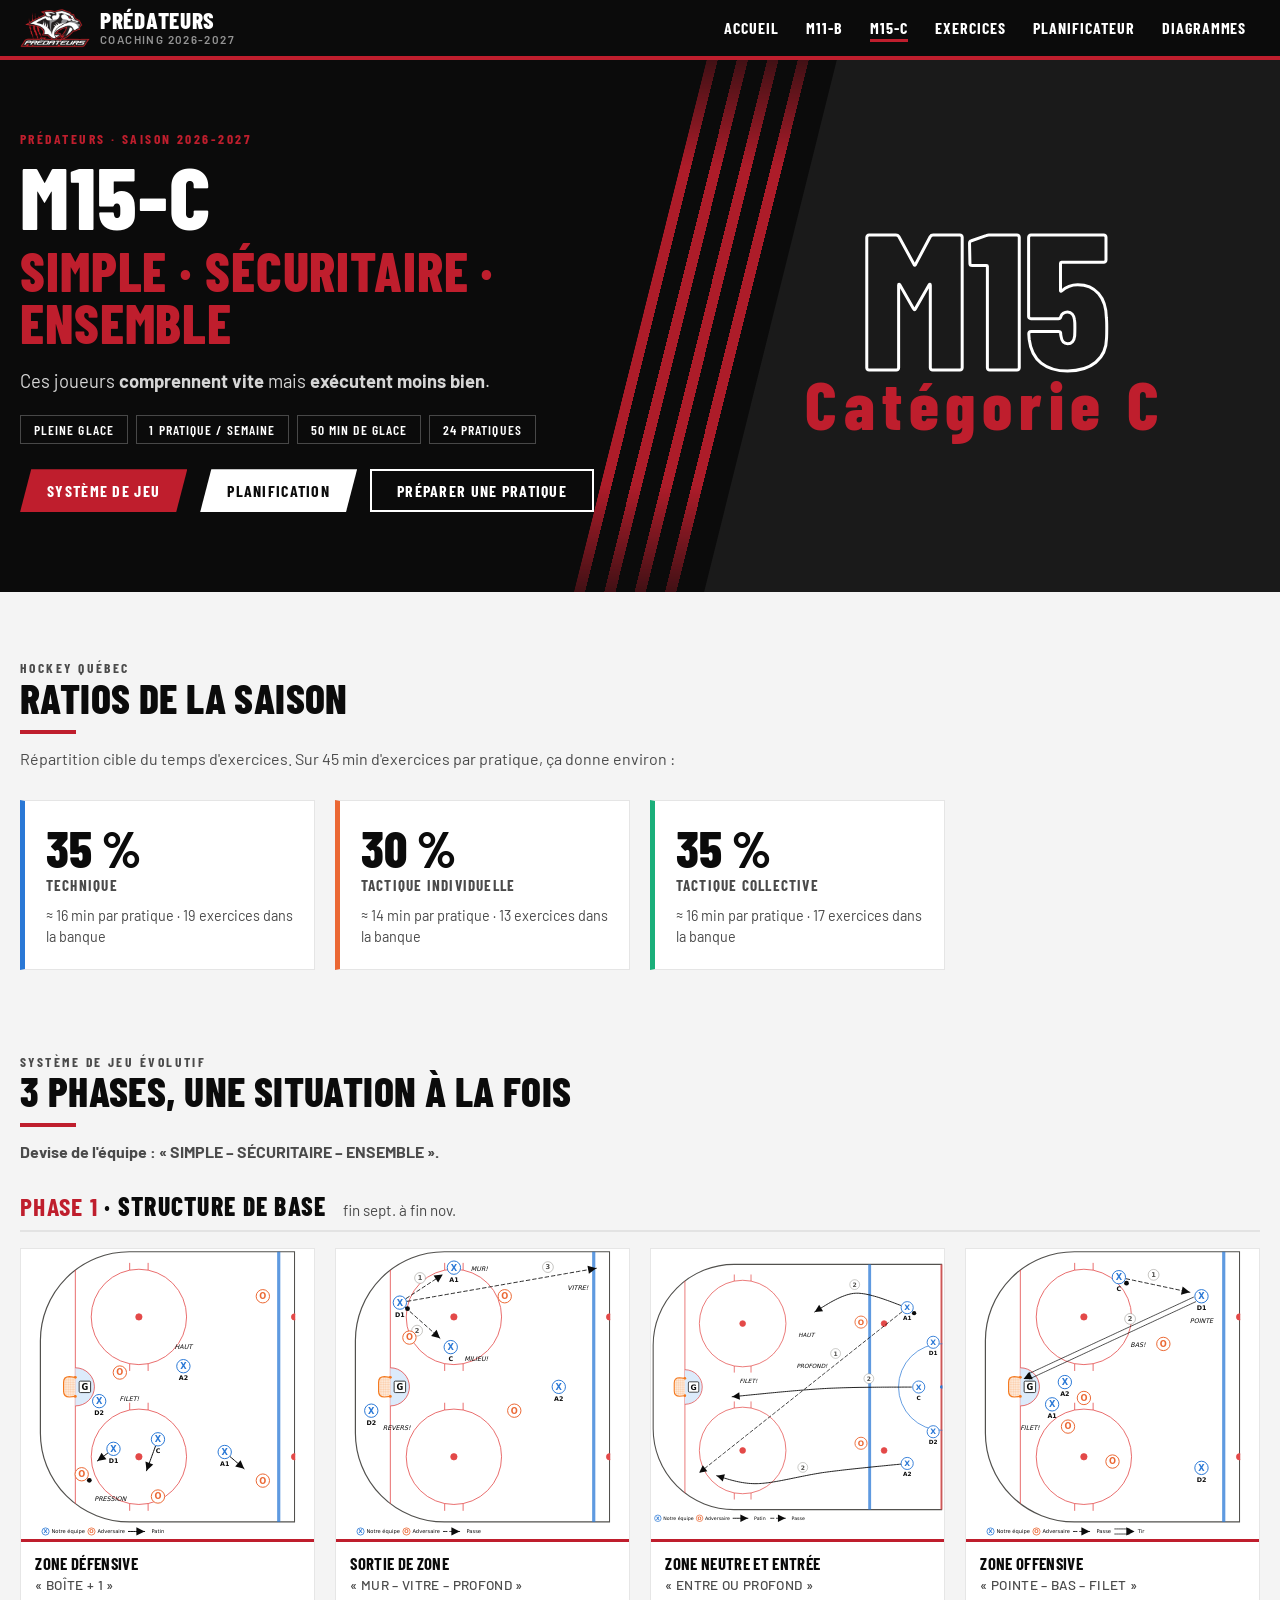
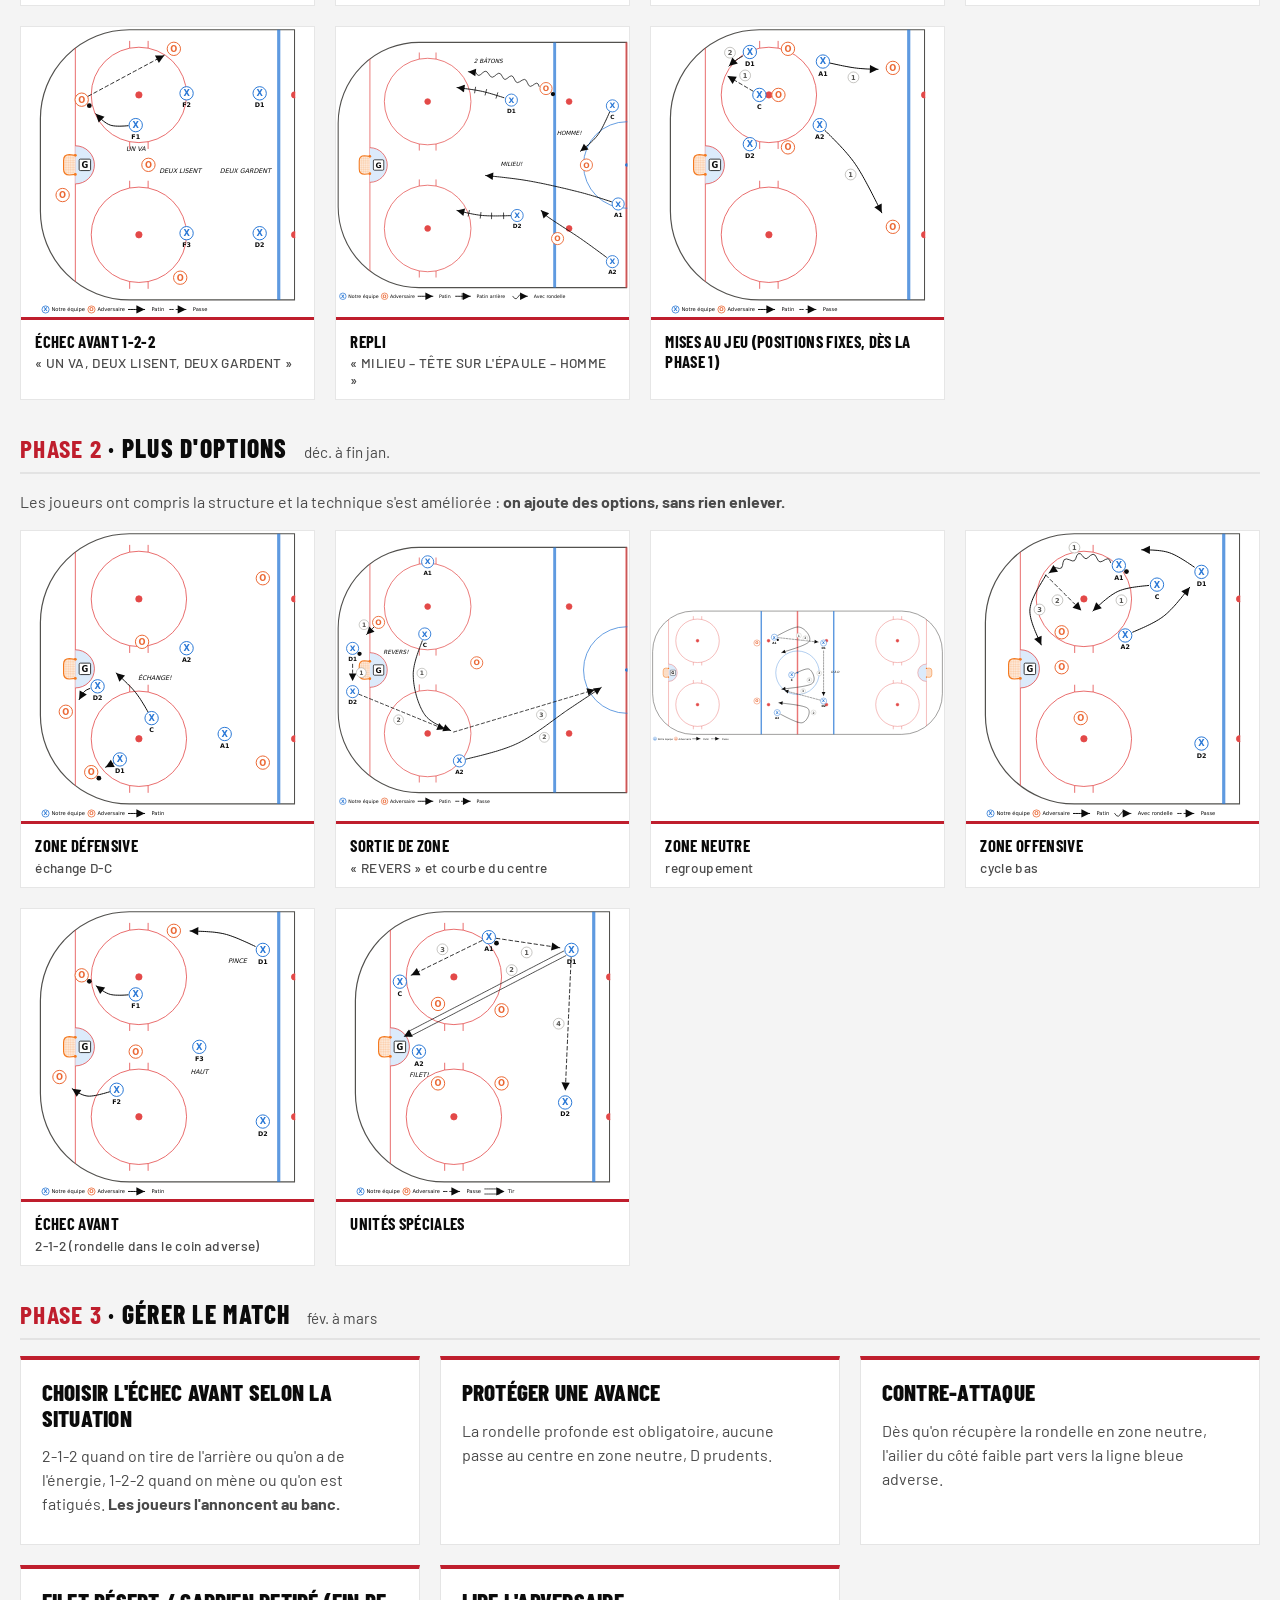
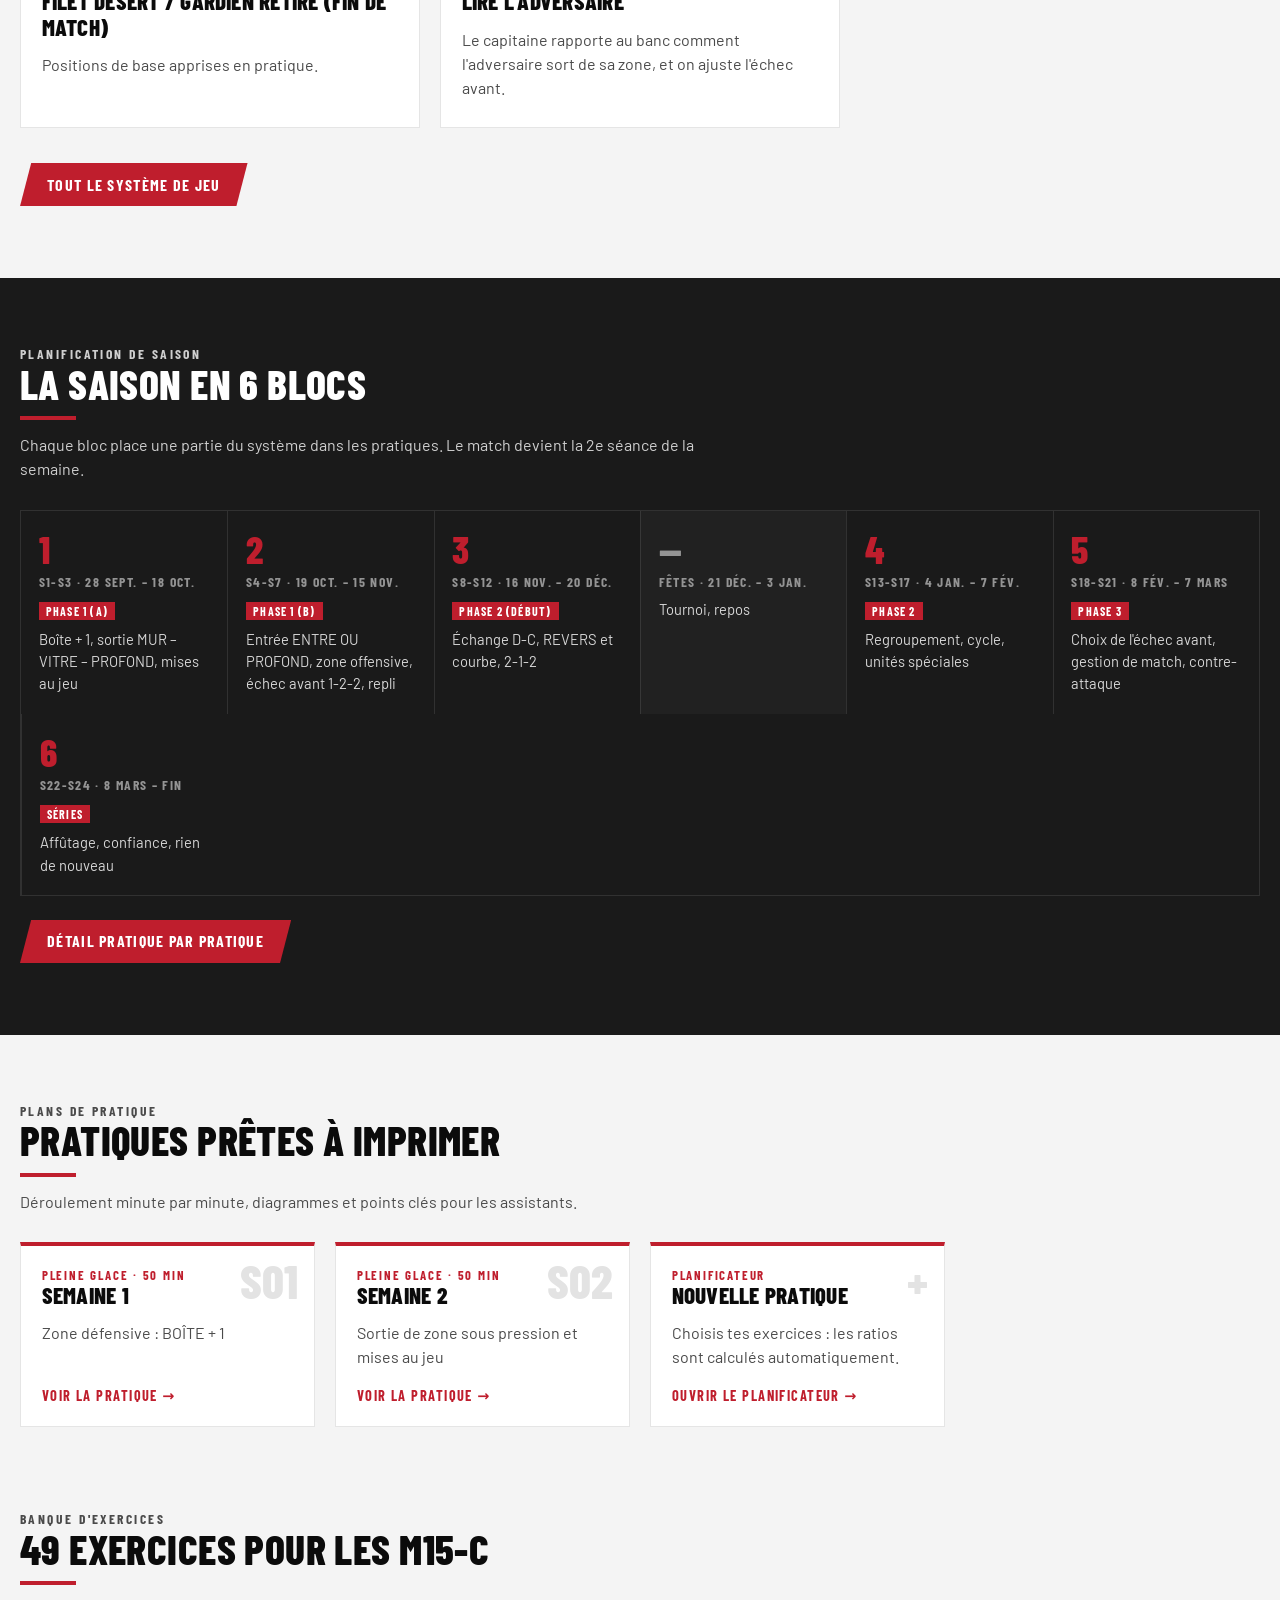
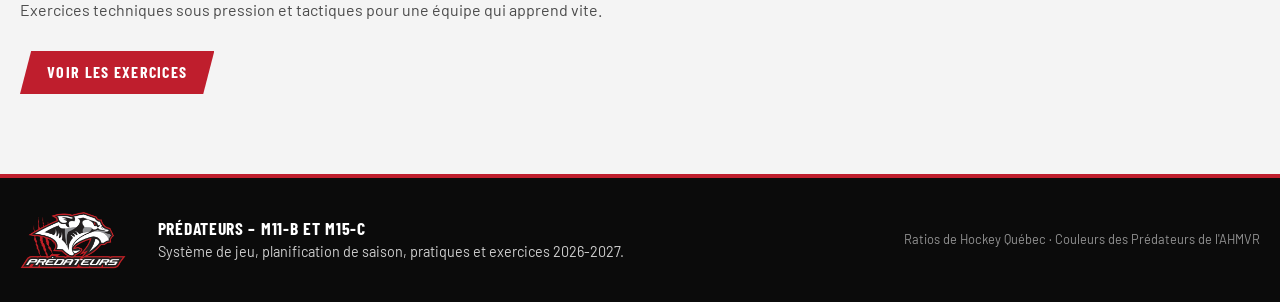
==== M15-C/index.html @ fb35ee67 "Site des Prédateurs : systèmes de jeu, planifications, pratiques et outils" ====
<!DOCTYPE html>
<html lang="fr-CA">
<head>
<meta charset="utf-8">
<meta name="viewport" content="width=device-width, initial-scale=1">
<title>M15-C – Prédateurs</title>
<link rel="stylesheet" href="../outils/style.css">
<link rel="icon" href="../outils/logo-predateurs.png">
</head>
<body>
<!-- Page générée par outils/generer-site.js : modifie le fichier .md ou les données, puis relance le script. -->
<header class="site-entete">
  <a class="marque" href="../index.html"><img src="../outils/logo-predateurs.png" alt="" width="70" height="40"><span>Prédateurs<small>Coaching 2026-2027</small></span></a>
  <nav class="site-nav" aria-label="Navigation principale"><a href="../index.html">Accueil</a><a href="../M11-B/index.html">M11-B</a><a href="../M15-C/index.html" aria-current="page">M15-C</a><a href="../outils/banque-exercices.html">Exercices</a><a href="../outils/plan-pratique.html">Planificateur</a><a href="../outils/editeur-diagrammes.html">Diagrammes</a></nav>
</header>

<main><section class="heros">
  <div class="page">
    <div>
      <p class="surtitre">Prédateurs · Saison 2026-2027</p>
      <h1>M15-C<em>Simple · Sécuritaire · Ensemble</em></h1>
      <p class="intro">Ces joueurs <strong>comprennent vite</strong> mais <strong>exécutent moins bien</strong>.</p>
      <ul class="puces"><li>Pleine glace</li><li>1 pratique / semaine</li><li>50 min de glace</li><li>24 pratiques</li></ul>
      <div class="boutons-heros">
        <a class="bouton" href="systeme-de-jeu.html">Système de jeu</a>
        <a class="bouton clair" href="planification-saison.html">Planification</a>
        <a class="bouton contour" href="../outils/plan-pratique.html#M15">Préparer une pratique</a>
      </div>
    </div>
    <div class="chiffre-equipe" aria-hidden="true">M15<span>Catégorie C</span></div>
  </div>
</section><section class="section"><div class="page">
  <div class="titre-section"><p class="surtitre">Hockey Québec</p><h2>Ratios de la saison</h2>
  <p>Répartition cible du temps d'exercices. Sur 45 min d'exercices par pratique, ça donne environ :</p></div>
  <div class="grille"><div class="ratio-grand" style="--c:#2a78d6"><strong>35 %</strong><span>Technique</span><p>≈ 16 min par pratique · 19 exercices dans la banque</p></div><div class="ratio-grand" style="--c:#eb6834"><strong>30 %</strong><span>Tactique individuelle</span><p>≈ 14 min par pratique · 13 exercices dans la banque</p></div><div class="ratio-grand" style="--c:#1baf7a"><strong>35 %</strong><span>Tactique collective</span><p>≈ 16 min par pratique · 17 exercices dans la banque</p></div></div>
</div></section><section class="section"><div class="page">
  <div class="titre-section"><p class="surtitre">Système de jeu évolutif</p><h2>3 phases, une situation à la fois</h2>
  <p><strong>Devise de l'équipe : « SIMPLE – SÉCURITAIRE – ENSEMBLE ».</strong></p></div>
  <div class="phase">
    <div class="phase-titre"><h3><b>Phase 1</b> · Structure de base</h3><span>fin sept. à fin nov.</span></div>
    
    <div class="grille"><a class="situation" href="systeme-de-jeu.html#1-zone-defensive-boite-1"><img src="../outils/diagrammes-svg/M15_ZD.svg" alt="Diagramme : Zone défensive : BOÎTE + 1" loading="lazy"><p>Zone défensive<small>« BOÎTE + 1 »</small></p></a><a class="situation" href="systeme-de-jeu.html#2-sortie-de-zone-mur-vitre-profond"><img src="../outils/diagrammes-svg/M15_SZ.svg" alt="Diagramme : Sortie de zone : MUR – VITRE – PROFOND" loading="lazy"><p>Sortie de zone<small>« MUR – VITRE – PROFOND »</small></p></a><a class="situation" href="systeme-de-jeu.html#3-zone-neutre-et-entree-entre-ou-profond"><img src="../outils/diagrammes-svg/M15_ZN.svg" alt="Diagramme : Zone neutre et entrée : ENTRE OU PROFOND" loading="lazy"><p>Zone neutre et entrée<small>« ENTRE OU PROFOND »</small></p></a><a class="situation" href="systeme-de-jeu.html#4-zone-offensive-pointe-bas-filet"><img src="../outils/diagrammes-svg/M15_ZO.svg" alt="Diagramme : Zone offensive : POINTE – BAS – FILET" loading="lazy"><p>Zone offensive<small>« POINTE – BAS – FILET »</small></p></a><a class="situation" href="systeme-de-jeu.html#5-echec-avant-1-2-2-un-va-deux-lisent-deux-gardent"><img src="../outils/diagrammes-svg/M15_EA.svg" alt="Diagramme : Échec avant 1-2-2" loading="lazy"><p>Échec avant 1-2-2<small>« UN VA, DEUX LISENT, DEUX GARDENT »</small></p></a><a class="situation" href="systeme-de-jeu.html#6-repli-milieu-tete-sur-l-epaule-homme"><img src="../outils/diagrammes-svg/M15_REP.svg" alt="Diagramme : Repli : MILIEU – TÊTE SUR L'ÉPAULE – HOMME" loading="lazy"><p>Repli<small>« MILIEU – TÊTE SUR L'ÉPAULE – HOMME »</small></p></a><a class="situation" href="systeme-de-jeu.html#7-mises-au-jeu-positions-fixes-des-la-phase-1"><img src="../outils/diagrammes-svg/M15_MAJ.svg" alt="Diagramme : Mise au jeu en zone défensive" loading="lazy"><p>Mises au jeu (positions fixes, dès la phase 1)</p></a></div>
    
  </div><div class="phase">
    <div class="phase-titre"><h3><b>Phase 2</b> · Plus d'options</h3><span>déc. à fin jan.</span></div>
    <p class="phase-texte">Les joueurs ont compris la structure et la technique s'est améliorée : <strong>on ajoute des options, sans rien enlever.</strong></p>
    <div class="grille"><a class="situation" href="systeme-de-jeu.html#zone-defensive-echange-d-c"><img src="../outils/diagrammes-svg/M15_ZD2.svg" alt="Diagramme : Zone défensive : échange D-C" loading="lazy"><p>Zone défensive<small>échange D-C</small></p></a><a class="situation" href="systeme-de-jeu.html#sortie-de-zone-revers-et-courbe-du-centre"><img src="../outils/diagrammes-svg/M15_SZ2.svg" alt="Diagramme : Sortie de zone : REVERS et courbe du centre" loading="lazy"><p>Sortie de zone<small>« REVERS » et courbe du centre</small></p></a><a class="situation" href="systeme-de-jeu.html#zone-neutre-regroupement"><img src="../outils/diagrammes-svg/M15_REG.svg" alt="Diagramme : Zone neutre : regroupement" loading="lazy"><p>Zone neutre<small>regroupement</small></p></a><a class="situation" href="systeme-de-jeu.html#zone-offensive-cycle-bas"><img src="../outils/diagrammes-svg/M15_CYC.svg" alt="Diagramme : Zone offensive : cycle bas" loading="lazy"><p>Zone offensive<small>cycle bas</small></p></a><a class="situation" href="systeme-de-jeu.html#echec-avant-2-1-2-rondelle-dans-le-coin-adverse"><img src="../outils/diagrammes-svg/M15_EA2.svg" alt="Diagramme : Échec avant 2-1-2" loading="lazy"><p>Échec avant<small>2-1-2 (rondelle dans le coin adverse)</small></p></a><a class="situation" href="systeme-de-jeu.html#unites-speciales"><img src="../outils/diagrammes-svg/M15_AN.svg" alt="Diagramme : Avantage numérique : surcharge côté fort" loading="lazy"><p>Unités spéciales</p></a></div>
    
  </div><div class="phase">
    <div class="phase-titre"><h3><b>Phase 3</b> · Gérer le match</h3><span>fév. à mars</span></div>
    
    
    <div class="grille deux"><div class="tuile"><h3>Choisir l'échec avant selon la situation</h3><p>2-1-2 quand on tire de l'arrière ou qu'on a de l'énergie, 1-2-2 quand on mène ou qu'on est fatigués. <strong>Les joueurs l'annoncent au banc.</strong></p></div><div class="tuile"><h3>Protéger une avance</h3><p>La rondelle profonde est obligatoire, aucune passe au centre en zone neutre, D prudents.</p></div><div class="tuile"><h3>Contre-attaque</h3><p>Dès qu'on récupère la rondelle en zone neutre, l'ailier du côté faible part vers la ligne bleue adverse.</p></div><div class="tuile"><h3>Filet désert / gardien retiré (fin de match)</h3><p>Positions de base apprises en pratique.</p></div><div class="tuile"><h3>Lire l'adversaire</h3><p>Le capitaine rapporte au banc comment l'adversaire sort de sa zone, et on ajuste l'échec avant.</p></div></div>
  </div>
  <p class="suite"><a class="bouton" href="systeme-de-jeu.html">Tout le système de jeu</a></p>
</div></section><section class="section sombre"><div class="page">
  <div class="titre-section"><p class="surtitre">Planification de saison</p><h2>La saison en 6 blocs</h2>
  <p>Chaque bloc place une partie du système dans les pratiques. Le match devient la 2e séance de la semaine.</p></div>
  <div class="frise"><div><div class="num">1</div><p class="quand">S1-S3 · 28 sept. – 18 oct.</p><span class="phase-bloc">Phase 1 (A)</span><p>Boîte + 1, sortie MUR – VITRE – PROFOND, mises au jeu</p></div><div><div class="num">2</div><p class="quand">S4-S7 · 19 oct. – 15 nov.</p><span class="phase-bloc">Phase 1 (B)</span><p>Entrée ENTRE OU PROFOND, zone offensive, échec avant 1-2-2, repli</p></div><div><div class="num">3</div><p class="quand">S8-S12 · 16 nov. – 20 déc.</p><span class="phase-bloc">Phase 2 (début)</span><p>Échange D-C, REVERS et courbe, 2-1-2</p></div><div class="pause"><div class="num">—</div><p class="quand">Fêtes · 21 déc. – 3 jan.</p><p>Tournoi, repos</p></div><div><div class="num">4</div><p class="quand">S13-S17 · 4 jan. – 7 fév.</p><span class="phase-bloc">Phase 2</span><p>Regroupement, cycle, unités spéciales</p></div><div><div class="num">5</div><p class="quand">S18-S21 · 8 fév. – 7 mars</p><span class="phase-bloc">Phase 3</span><p>Choix de l'échec avant, gestion de match, contre-attaque</p></div><div><div class="num">6</div><p class="quand">S22-S24 · 8 mars – fin</p><span class="phase-bloc">Séries</span><p>Affûtage, confiance, rien de nouveau</p></div></div>
  <p class="suite"><a class="bouton" href="planification-saison.html">Détail pratique par pratique</a></p>
</div></section><section class="section"><div class="page">
  <div class="titre-section"><p class="surtitre">Plans de pratique</p><h2>Pratiques prêtes à imprimer</h2>
  <p>Déroulement minute par minute, diagrammes et points clés pour les assistants.</p></div>
  <div class="grille"><a class="tuile" href="pratiques/S01.html"><span class="numero">S01</span><span class="etiquette">Pleine glace · 50 min</span><h3>Semaine 1</h3><p>Zone défensive : BOÎTE + 1</p><span class="plus">Voir la pratique →</span></a><a class="tuile" href="pratiques/S02.html"><span class="numero">S02</span><span class="etiquette">Pleine glace · 50 min</span><h3>Semaine 2</h3><p>Sortie de zone sous pression et mises au jeu</p><span class="plus">Voir la pratique →</span></a>
  <a class="tuile" href="../outils/plan-pratique.html#M15"><span class="numero">+</span><span class="etiquette">Planificateur</span><h3>Nouvelle pratique</h3><p>Choisis tes exercices : les ratios sont calculés automatiquement.</p><span class="plus">Ouvrir le planificateur →</span></a></div>
</div></section><section class="section"><div class="page">
  <div class="titre-section"><p class="surtitre">Banque d'exercices</p><h2>49 exercices pour les M15-C</h2>
  <p>Exercices techniques sous pression et tactiques pour une équipe qui apprend vite.</p></div>
  <p><a class="bouton" href="../outils/banque-exercices.html#M15">Voir les exercices</a></p>
</div></section></main>
<footer class="site-pied">
  <div class="page">
    <img src="../outils/logo-predateurs.png" alt="Prédateurs" width="105" height="60">
    <p><strong>Prédateurs – M11-B et M15-C</strong><br>Système de jeu, planification de saison, pratiques et exercices 2026-2027.</p>
    <p class="petit">Ratios de Hockey Québec · Couleurs des Prédateurs de l'AHMVR</p>
  </div>
</footer>
</body>
</html>
---- outils/style.css ----
/* Style du site – inspiré des thèmes sportifs (bandeaux sombres, titres condensés en majuscules, coupes en biais)
   aux couleurs des Prédateurs de l'AHMVR : rouge #bf1e2d, noir, blanc et gris. */
@import url("https://fonts.googleapis.com/css2?family=Barlow+Condensed:wght@600;700;800&family=Barlow:wght@400;500;600;700&display=swap");

:root {
  --rouge: #bf1e2d;
  --rouge-fonce: #8f1621;
  --noir: #0b0b0b;
  --noir-2: #1a1a1a;
  --gris: #949494;
  --plan: #f4f4f4;
  --surface: #ffffff;
  --encre: #0b0b0b;
  --encre-2: #4a4a4a;
  --encre-muette: #7a7a7a;
  --ligne: #e3e3e3;
  --axe: #c4c4c4;
  --bordure: rgba(11, 11, 11, 0.10);
  --accent: #bf1e2d;
  --cat-T: #2a78d6;
  --cat-TI: #eb6834;
  --cat-TC: #1baf7a;
  --titre: "Barlow Condensed", "Arial Narrow", "Roboto Condensed", system-ui, sans-serif;
  font-family: "Barlow", system-ui, -apple-system, "Segoe UI", sans-serif;
  color: var(--encre);
  background: var(--plan);
}
@media (prefers-color-scheme: dark) {
  :root {
    --plan: #0d0d0d;
    --surface: #1a1a1a;
    --encre: #ffffff;
    --encre-2: #c4c4c4;
    --encre-muette: #949494;
    --ligne: #2c2c2c;
    --axe: #3a3a3a;
    --bordure: rgba(255, 255, 255, 0.10);
    --accent: #e8515d;
    --cat-T: #3987e5;
    --cat-TI: #d95926;
    --cat-TC: #199e70;
  }
}

* { box-sizing: border-box; }
body { margin: 0; line-height: 1.5; }
h1, h2 { font-family: var(--titre); text-transform: uppercase; letter-spacing: 0.01em; line-height: 1.1; }
h1 { font-size: 2.4rem; font-weight: 800; margin: 0; }
h2 { font-size: 1.35rem; font-weight: 700; margin: 0.35rem 0; }
h3 { font-size: 0.8rem; text-transform: uppercase; letter-spacing: 0.05em; color: var(--encre-2); margin: 0.9rem 0 0.2rem; }
a { color: var(--accent); }
button, select, input, textarea {
  font: inherit; color: var(--encre); background: var(--surface);
  border: 1px solid var(--axe); border-radius: 4px; padding: 0.35rem 0.55rem;
}
button { cursor: pointer; }
button:hover { border-color: var(--encre-2); }
button.principal { background: var(--rouge); border-color: var(--rouge); color: #fff; font-weight: 600; }
button.principal:hover { background: var(--rouge-fonce); }
:focus-visible { outline: 2px solid var(--accent); outline-offset: 2px; }

.page { max-width: 88rem; margin: 0 auto; padding: 0 1.25rem; }
.page.outil { padding-bottom: 3rem; }

/* ─── En-tête du site ─── */
.site-entete {
  display: flex; flex-wrap: wrap; align-items: center; justify-content: space-between; gap: 0.5rem 1.5rem;
  background: var(--noir); color: #fff; padding: 0.5rem 1.25rem; border-bottom: 4px solid var(--rouge);
}
.marque { display: flex; align-items: center; gap: 0.6rem; color: #fff; text-decoration: none; }
.marque img { height: 40px; width: auto; }
.marque span { font: 800 1.45rem/1 var(--titre); text-transform: uppercase; letter-spacing: 0.03em; }
.marque small { display: block; font: 600 0.72rem/1.3 "Barlow", system-ui, sans-serif; letter-spacing: 0.12em; color: var(--gris); }
.site-nav { display: flex; flex-wrap: wrap; }
.site-nav a {
  color: #fff; text-decoration: none; font: 700 1rem/1 var(--titre); text-transform: uppercase; letter-spacing: 0.06em;
  padding: 0.75rem 0.85rem; position: relative;
}
.site-nav a::after { content: ""; position: absolute; left: 0.85rem; right: 0.85rem; bottom: 0.35rem; height: 3px; background: var(--rouge); transform: scaleX(0); transition: transform 0.15s; }
.site-nav a:hover::after, .site-nav a[aria-current="page"]::after { transform: scaleX(1); }
.site-nav a[aria-current="page"] { color: #fff; }

/* ─── Bandeau de titre des pages (outils et contenus) ─── */
.bandeau {
  position: relative; overflow: hidden; background: var(--noir-2); color: #fff; padding: 2rem 0 2.2rem; margin-bottom: 1.5rem;
}
.bandeau::after { /* griffes du logo */
  content: ""; position: absolute; top: -20%; bottom: -20%; right: 4%; width: 11rem; transform: skewX(-18deg);
  background: repeating-linear-gradient(90deg, transparent 0 1.6rem, rgb(191 30 45 / 0.85) 1.6rem 2.1rem);
  mask-image: linear-gradient(transparent, #000 30%, #000 70%, transparent); -webkit-mask-image: linear-gradient(transparent, #000 30%, #000 70%, transparent);
}
.bandeau .page { position: relative; z-index: 1; }
.bandeau h1 { font-size: clamp(2rem, 4vw, 3rem); }
.bandeau p { margin: 0.4rem 0 0; color: #d6d6d6; max-width: 50rem; }
.surtitre { font: 700 0.85rem/1 var(--titre); text-transform: uppercase; letter-spacing: 0.18em; color: var(--rouge); margin: 0 0 0.5rem; }
.bandeau .surtitre { color: #ff5b68; }
.fil { font-size: 0.85rem; margin: 0 0 0.6rem; color: var(--gris); }
.fil a { color: #fff; }

.barre { display: flex; justify-content: space-between; align-items: center; gap: 1rem; margin-bottom: 1rem; }
.filtres, .entete-plan { display: flex; flex-wrap: wrap; gap: 0.75rem 1rem; align-items: end; margin-bottom: 1rem; }
.filtres label, .entete-plan label { display: flex; flex-direction: column; font-size: 0.8rem; color: var(--encre-2); gap: 0.2rem; }
.filtres label.case { flex-direction: row; align-items: center; gap: 0.35rem; font-size: 0.9rem; color: var(--encre); }
.filtres .recherche input { min-width: 14rem; }
.compte { color: var(--encre-2); font-size: 0.9rem; }

/* Cartes d'exercices */
.cartes { display: grid; grid-template-columns: repeat(auto-fill, minmax(22rem, 1fr)); gap: 1rem; }
.carte { background: var(--surface); border: 1px solid var(--bordure); border-left: 4px solid var(--cat); border-radius: 8px; padding: 0.9rem 1rem; }
@media (prefers-color-scheme: dark) { .carte { border-left-color: var(--cat-sombre); } }
.carte ul { margin: 0.2rem 0; padding-left: 1.2rem; }
.carte p { margin: 0.35rem 0; }
.meta { color: var(--encre-2); font-size: 0.85rem; }
.systeme { font-size: 0.85rem; color: var(--encre-2); font-style: italic; }
.pastille { display: inline-block; font-size: 0.75rem; padding: 0.1rem 0.45rem; border-radius: 999px; border: 1px solid var(--bordure); margin-right: 0.3rem; color: var(--encre); }
.pastille::before { content: ""; display: inline-block; width: 0.55rem; height: 0.55rem; border-radius: 50%; margin-right: 0.3rem; vertical-align: 0; background: var(--encre-muette); }
.pastille.cat-T::before { background: var(--cat-T); }
.pastille.cat-TI::before { background: var(--cat-TI); }
.pastille.cat-TC::before { background: var(--cat-TC); }
.pastille.iq::before { content: "★"; background: none; width: auto; height: auto; color: var(--encre-2); }

/* Planificateur */
.grille-plan { display: grid; grid-template-columns: minmax(0, 1fr) 21rem; gap: 1.25rem; align-items: start; }
@media (max-width: 900px) { .grille-plan { grid-template-columns: 1fr; } }
table.exercices { width: 100%; border-collapse: collapse; background: var(--surface); border: 1px solid var(--bordure); border-radius: 8px; }
table.exercices th { text-align: left; font-size: 0.75rem; color: var(--encre-2); font-weight: 600; padding: 0.5rem; border-bottom: 1px solid var(--ligne); }
table.exercices td { padding: 0.35rem 0.5rem; border-bottom: 1px solid var(--ligne); vertical-align: top; }
table.exercices td.heure { font-variant-numeric: tabular-nums; color: var(--encre-2); white-space: nowrap; font-size: 0.85rem; padding-top: 0.6rem; }
table.exercices select.choix { width: 100%; }
table.exercices input.perso { width: 100%; margin-top: 0.25rem; }
table.exercices input.minutes { width: 4rem; font-variant-numeric: tabular-nums; }
table.exercices textarea { width: 100%; min-height: 2.2rem; resize: vertical; }
table.exercices .actions { white-space: nowrap; }
table.exercices .actions button { padding: 0.15rem 0.4rem; }
.boutons { display: flex; flex-wrap: wrap; gap: 0.5rem; margin: 0.75rem 0; }

.bilan { background: var(--surface); border: 1px solid var(--bordure); border-radius: 8px; padding: 1rem; position: sticky; top: 1rem; }
.bilan h2 { margin-top: 0; }
.jauge { margin: 0.9rem 0; }
.jauge .titre { display: flex; justify-content: space-between; font-size: 0.9rem; }
.jauge .titre .valeur { font-variant-numeric: tabular-nums; font-weight: 600; }
.jauge .piste { position: relative; height: 10px; margin: 0.35rem 0 0.25rem; border-bottom: 1px solid var(--axe); }
.jauge .rempli { position: absolute; left: 0; top: 0; bottom: 0; border-radius: 0 4px 4px 0; }
.jauge .cible { position: absolute; top: -4px; bottom: -4px; width: 2px; background: var(--encre); }
.jauge .detail { font-size: 0.8rem; color: var(--encre-2); font-variant-numeric: tabular-nums; }
.total { border-top: 1px solid var(--ligne); padding-top: 0.6rem; font-size: 0.9rem; font-variant-numeric: tabular-nums; }
.legende-cible { font-size: 0.75rem; color: var(--encre-muette); }

.impression { display: none; }

@media print {
  :root { --plan: #fff; --surface: #fff; --encre: #000; --encre-2: #333; }
  body { padding: 0; font-size: 10.5pt; }
  .page { max-width: none; padding: 0; }
  .site-entete, .site-pied, .bandeau::after, .bandeau .fil, .sommaire, .no-print, .filtres, .boutons, .actions, .ecran, .compte { display: none !important; }
  .bandeau { background: none; color: #000; padding: 0 0 0.3rem; margin-bottom: 0.5rem; border-bottom: 2px solid var(--rouge); }
  .bandeau h1 { font-size: 1.5rem; }
  .bandeau p { color: #333; }
  .grille-plan { display: block; }
  .bilan { position: static; border: none; padding: 0; margin-bottom: 0.5rem; }
  .impression { display: block; }
  .cartes { display: block; }
  .carte { break-inside: avoid; margin-bottom: 0.6rem; border: 1px solid #999; border-left: 4px solid var(--cat); }
  select, input, textarea { border: none; padding: 0; appearance: none; -webkit-appearance: none; background: none; }
}

/* Diagrammes d'exercices : toujours sur fond blanc, même en mode sombre (comme une feuille) */
.diagramme { margin: 0.5rem 0; }
.diagramme svg { display: block; width: 100%; height: auto; border-radius: 6px; border: 1px solid var(--bordure); }
.agrandir { display: block; width: 100%; padding: 0; border: none; background: none; cursor: zoom-in; }
.zoom { width: min(96vw, 110rem); max-height: 94vh; border: 1px solid var(--bordure); border-radius: 10px; background: var(--surface); color: var(--encre); padding: 1rem; }
.zoom::backdrop { background: rgb(0 0 0 / 0.6); }
.zoom form { float: right; }
.zoom h2 { margin: 0 0 0.6rem; font-size: 1.1rem; }
.zoom svg { display: block; width: 100%; height: auto; max-height: calc(94vh - 6rem); border-radius: 6px; }
.diagramme figcaption { font-size: 0.8rem; color: var(--encre-2); margin-top: 0.2rem; }
.lien-editeur { font-size: 0.8rem; margin: 0 0 0.35rem; text-align: right; }
.lien { font: inherit; color: var(--accent); background: none; border: none; padding: 0; cursor: pointer; text-decoration: underline; }
.zoom .anim-scene svg { max-height: calc(94vh - 9rem); }

/* ─── Lecteur d'animation des diagrammes (animation.js) ─── */
.lecteur { display: flex; flex-wrap: wrap; align-items: center; gap: 0.4rem 0.6rem; margin-top: 0.5rem; font-size: 0.85rem; color: var(--encre-2); }
.lecteur button { display: inline-grid; place-items: center; width: 2.1rem; height: 2.1rem; padding: 0; border: 1px solid var(--bordure); border-radius: 6px; background: var(--surface); color: var(--encre); cursor: pointer; }
.lecteur button:hover { border-color: var(--accent); color: var(--accent); }
.lecteur .l-jouer { width: 2.6rem; background: var(--rouge); border-color: var(--rouge); color: #fff; }
.lecteur .l-jouer:hover { background: var(--rouge-fonce); color: #fff; }
.lecteur .l-temps { flex: 1 1 10rem; min-width: 8rem; accent-color: var(--rouge); }
.lecteur .l-etape { min-width: 5.5rem; font-variant-numeric: tabular-nums; font-weight: 600; color: var(--encre); }
.lecteur select { font: inherit; padding: 0.2rem 0.3rem; border: 1px solid var(--bordure); border-radius: 6px; background: var(--surface); color: var(--encre); }
.lecteur .l-option { display: inline-flex; align-items: center; gap: 0.25rem; white-space: nowrap; }
@media print { .lecteur { display: none; } }
@media print {
  .diagramme svg { max-height: 8cm; width: auto; max-width: 100%; margin: 0 auto; border: none; }
}

.adaptation { font-size: 0.9rem; border: 1px dashed var(--axe); border-radius: 6px; padding: 0.35rem 0.55rem; }
.avertissement { display: block; font-size: 0.8rem; color: var(--encre-2); margin-top: 0.25rem; }

/* ─── Pied de page ─── */
.site-pied { background: var(--noir); color: #cfcfcf; border-top: 4px solid var(--rouge); margin-top: 3rem; padding: 2rem 0; font-size: 0.9rem; }
.site-pied .page { display: flex; flex-wrap: wrap; align-items: center; gap: 1rem 2rem; }
.site-pied img { height: 60px; width: auto; }
.site-pied p { margin: 0; }
.site-pied strong { color: #fff; font: 700 1.1rem var(--titre); text-transform: uppercase; letter-spacing: 0.04em; }
.site-pied .petit { margin-left: auto; color: var(--gris); font-size: 0.8rem; }

/* ─── Boutons en biais ─── */
.bouton {
  display: inline-block; background: var(--rouge); color: #fff; text-decoration: none;
  font: 700 1rem/1 var(--titre); text-transform: uppercase; letter-spacing: 0.08em;
  padding: 0.85rem 1.7rem; clip-path: polygon(0.7rem 0, 100% 0, calc(100% - 0.7rem) 100%, 0 100%);
  transition: background 0.15s;
}
.bouton:hover { background: var(--rouge-fonce); }
.bouton.clair { background: #fff; color: var(--noir); }
.bouton.clair:hover { background: #e3e3e3; }
.bouton.contour { background: none; color: inherit; box-shadow: inset 0 0 0 2px currentColor; clip-path: none; }
.boutons-heros { display: flex; flex-wrap: wrap; gap: 0.8rem; margin-top: 1.6rem; }

/* ─── Héros de l'accueil et des équipes ─── */
.heros { position: relative; overflow: hidden; background: var(--noir); color: #fff; padding: 4.5rem 0 5rem; }
.heros::before { /* aplat en biais */
  content: ""; position: absolute; inset: 0 0 0 55%; background: var(--noir-2); transform: skewX(-14deg); transform-origin: bottom;
}
.heros::after { /* griffes */
  content: ""; position: absolute; top: -10%; bottom: -10%; left: 50%; width: 7rem; transform: skewX(-14deg);
  background: repeating-linear-gradient(90deg, var(--rouge) 0 0.7rem, transparent 0.7rem 1.9rem);
  opacity: 0.9; mask-image: linear-gradient(transparent, #000 25%, #000 75%, transparent); -webkit-mask-image: linear-gradient(transparent, #000 25%, #000 75%, transparent);
}
.heros .page { position: relative; z-index: 1; display: grid; grid-template-columns: minmax(0, 1.2fr) minmax(0, 1fr); gap: 2rem; align-items: center; }
.heros h1 { font-size: clamp(2.8rem, 7vw, 5.5rem); line-height: 0.95; }
.heros h1 em { font-style: normal; color: var(--rouge); display: block; font-size: 0.62em; margin-top: 0.15em; }
.heros .intro { font-size: 1.15rem; color: #d6d6d6; max-width: 36rem; margin: 1.2rem 0 0; }
.heros .visuel { justify-self: center; width: min(100%, 26rem); filter: drop-shadow(0 12px 30px rgb(0 0 0 / 0.6)); }
.heros .chiffre-equipe { justify-self: center; font: 800 clamp(6rem, 16vw, 12rem)/0.85 var(--titre); color: transparent; -webkit-text-stroke: 3px #fff; text-align: center; }
.heros .chiffre-equipe span { display: block; font-size: 0.35em; -webkit-text-stroke: 0; color: var(--rouge); letter-spacing: 0.1em; }
.puces { display: flex; flex-wrap: wrap; gap: 0.5rem; margin-top: 1.2rem; padding: 0; list-style: none; }
.puces li { border: 1px solid rgb(255 255 255 / 0.25); padding: 0.3rem 0.8rem; font: 600 0.85rem var(--titre); text-transform: uppercase; letter-spacing: 0.08em; }
@media (max-width: 800px) {
  .heros { padding: 3rem 0; }
  .heros .page { grid-template-columns: 1fr; }
  .heros::before, .heros::after { display: none; }
  .heros .visuel { width: 14rem; }
}

/* ─── Bande de chiffres ─── */
.chiffres { background: var(--rouge); color: #fff; clip-path: polygon(0 0, 100% 0, 100% 100%, 0 100%); }
.chiffres .page { display: grid; grid-template-columns: repeat(auto-fit, minmax(10rem, 1fr)); }
.chiffres div { padding: 1.4rem 1rem; text-align: center; border-left: 1px solid rgb(255 255 255 / 0.2); }
.chiffres div:first-child { border-left: none; }
.chiffres strong { display: block; font: 800 2.6rem/1 var(--titre); }
.chiffres span { font: 600 0.9rem var(--titre); text-transform: uppercase; letter-spacing: 0.1em; opacity: 0.9; }

/* ─── Sections ─── */
.section { padding: 3.5rem 0 1rem; }
.section.sombre { background: var(--noir-2); color: #fff; padding-bottom: 3.5rem; margin-top: 2.5rem; }
.section.sombre .titre-section p { color: #cfcfcf; }
.titre-section { margin-bottom: 1.8rem; }
.titre-section h2 { font-size: clamp(1.9rem, 3.5vw, 2.6rem); font-weight: 800; margin: 0; }
.titre-section h2::after { content: ""; display: block; width: 3.5rem; height: 4px; background: var(--rouge); margin-top: 0.6rem; }
.titre-section p { color: var(--encre-2); max-width: 46rem; margin: 0.8rem 0 0; }
.suite { margin-top: 1.5rem; }

.grille { display: grid; grid-template-columns: repeat(auto-fill, minmax(17rem, 1fr)); gap: 1.25rem; }
.grille.deux { grid-template-columns: repeat(auto-fit, minmax(22rem, 1fr)); }

.tuile {
  position: relative; display: flex; flex-direction: column; background: var(--surface); color: var(--encre);
  border: 1px solid var(--bordure); border-top: 4px solid var(--rouge); padding: 1.3rem 1.3rem 1.4rem; text-decoration: none;
  transition: transform 0.15s, box-shadow 0.15s;
}
a.tuile:hover { transform: translateY(-3px); box-shadow: 0 10px 24px rgb(0 0 0 / 0.12); }
.tuile h3 { font: 800 1.45rem/1.1 var(--titre); text-transform: uppercase; letter-spacing: 0.01em; color: inherit; margin: 0 0 0.5rem; }
.tuile p { margin: 0.3rem 0; color: var(--encre-2); }
.tuile .etiquette { font: 700 0.8rem var(--titre); text-transform: uppercase; letter-spacing: 0.14em; color: var(--accent); }
.tuile .plus { margin-top: auto; padding-top: 0.8rem; font: 700 0.9rem var(--titre); text-transform: uppercase; letter-spacing: 0.1em; color: var(--accent); }
.tuile .numero { position: absolute; top: 0.6rem; right: 1rem; font: 800 3rem/1 var(--titre); color: var(--ligne); }
.section.sombre .tuile { background: #232323; color: #fff; border-color: rgb(255 255 255 / 0.08); border-top-color: var(--rouge); }
.section.sombre .tuile p { color: #cfcfcf; }
.section.sombre .tuile .numero { color: #333; }

/* Cartes d'équipe (accueil) */
.equipe-carte { position: relative; overflow: hidden; background: var(--noir); color: #fff; padding: 2rem; text-decoration: none; display: block; min-height: 20rem; transition: transform 0.15s; }
.equipe-carte:hover { transform: translateY(-4px); }
.equipe-carte::after { content: ""; position: absolute; right: -3rem; top: 0; bottom: 0; width: 9rem; background: var(--rouge); transform: skewX(-14deg); }
.equipe-carte > * { position: relative; z-index: 1; max-width: calc(100% - 6rem); }
.equipe-carte .nom { font: 800 4rem/0.9 var(--titre); text-transform: uppercase; margin: 0.3rem 0 0.8rem; }
.equipe-carte p { color: #d6d6d6; margin: 0.4rem 0; }
.equipe-carte .plus { display: inline-block; margin-top: 1rem; font: 700 1rem var(--titre); text-transform: uppercase; letter-spacing: 0.1em; color: #ff5b68; }

/* Ratios (barres empilées) */
.ratios { margin: 1rem 0 0.5rem; }
.ratios .barre-ratio { display: flex; gap: 2px; height: 10px; }
.ratios .barre-ratio span { border-radius: 2px; }
.ratios ul { display: flex; flex-wrap: wrap; gap: 0.3rem 1rem; list-style: none; padding: 0; margin: 0.5rem 0 0; font-size: 0.85rem; }
.ratios li::before { content: ""; display: inline-block; width: 0.6rem; height: 0.6rem; border-radius: 2px; margin-right: 0.35rem; background: var(--c); }
.ratios li strong { font-variant-numeric: tabular-nums; }

/* Blocs de ratios (page d'équipe) */
.ratio-grand { background: var(--surface); border: 1px solid var(--bordure); padding: 1.3rem; border-left: 5px solid var(--c); }
.ratio-grand strong { display: block; font: 800 3.2rem/1 var(--titre); }
.ratio-grand span { font: 700 0.95rem var(--titre); text-transform: uppercase; letter-spacing: 0.08em; color: var(--encre-2); }
.ratio-grand p { margin: 0.5rem 0 0; color: var(--encre-2); font-size: 0.9rem; }

/* Situations du système (vignettes de diagrammes) */
.phase { margin-bottom: 2.2rem; }
.phase-titre { display: flex; flex-wrap: wrap; align-items: baseline; gap: 0.3rem 1rem; border-bottom: 2px solid var(--ligne); padding-bottom: 0.5rem; margin-bottom: 1rem; }
.phase-titre h3 { font: 800 1.6rem/1 var(--titre); text-transform: uppercase; color: var(--encre); margin: 0; }
.phase-titre h3 b { color: var(--rouge); }
.phase-titre span { color: var(--encre-2); font-size: 0.95rem; }
.situation { display: flex; flex-direction: column; background: var(--surface); border: 1px solid var(--bordure); text-decoration: none; color: var(--encre); transition: transform 0.15s, box-shadow 0.15s; }
.situation:hover { transform: translateY(-3px); box-shadow: 0 10px 24px rgb(0 0 0 / 0.12); }
.situation img { display: block; width: 100%; height: auto; aspect-ratio: 1; object-fit: contain; background: #fff; border-bottom: 3px solid var(--rouge); }
.situation p { margin: 0; padding: 0.7rem 0.9rem; font: 700 1.05rem/1.2 var(--titre); text-transform: uppercase; letter-spacing: 0.02em; }
.situation p small { display: block; font: 500 0.85rem "Barlow", system-ui, sans-serif; text-transform: none; color: var(--encre-2); margin-top: 0.2rem; }
.phase-texte { color: var(--encre-2); margin: 0 0 1rem; }

/* Frise des blocs de la saison */
.frise { display: grid; grid-template-columns: repeat(auto-fit, minmax(12rem, 1fr)); gap: 0; border: 1px solid rgb(255 255 255 / 0.1); }
.frise > div { padding: 1.2rem 1.1rem; border-left: 1px solid rgb(255 255 255 / 0.1); }
.frise > div:first-child { border-left: none; }
.frise .num { font: 800 2.4rem/1 var(--titre); color: var(--rouge); }
.frise .quand { font: 700 0.85rem var(--titre); text-transform: uppercase; letter-spacing: 0.1em; color: var(--gris); margin: 0.3rem 0 0.5rem; }
.frise .phase-bloc { display: inline-block; font: 700 0.75rem var(--titre); text-transform: uppercase; letter-spacing: 0.1em; background: var(--rouge); color: #fff; padding: 0.15rem 0.45rem; margin-bottom: 0.5rem; }
.frise p { margin: 0; color: #d6d6d6; font-size: 0.92rem; }
.frise .pause { background: rgb(255 255 255 / 0.03); }
.frise .pause .num { color: var(--gris); }

/* ─── Pages de contenu (générées à partir du Markdown) ─── */
.contenu-grille { display: grid; grid-template-columns: 15rem minmax(0, 1fr); gap: 2.5rem; align-items: start; }
@media (max-width: 900px) { .contenu-grille { grid-template-columns: 1fr; } .sommaire { position: static !important; } }
.sommaire { position: sticky; top: 1rem; background: var(--surface); border: 1px solid var(--bordure); border-top: 4px solid var(--rouge); padding: 1rem 1.1rem; font-size: 0.9rem; }
.sommaire p { font: 800 1rem var(--titre); text-transform: uppercase; letter-spacing: 0.08em; margin: 0 0 0.5rem; }
.sommaire ol { list-style: none; margin: 0; padding: 0; }
.sommaire li { margin: 0.35rem 0; line-height: 1.3; }
.sommaire a { color: var(--encre-2); text-decoration: none; }
.sommaire a:hover { color: var(--accent); }
.texte { max-width: 60rem; }
.texte h2 { font-size: 1.9rem; font-weight: 800; margin: 2.2rem 0 0.9rem; padding-bottom: 0.4rem; border-bottom: 3px solid var(--rouge); scroll-margin-top: 1rem; }
.texte h2:first-child { margin-top: 0; }
.texte h2.phase-h { background: var(--noir); color: #fff; border: none; padding: 0.8rem 1rem; border-left: 8px solid var(--rouge); }
.texte h3 { font: 700 1.35rem/1.2 var(--titre); text-transform: uppercase; letter-spacing: 0.01em; color: var(--encre); margin: 1.8rem 0 0.6rem; scroll-margin-top: 1rem; }
.texte p, .texte li { max-width: 50rem; }
.texte hr { border: none; height: 1px; background: var(--ligne); margin: 2rem 0; }
.texte blockquote { margin: 1rem 0; padding: 0.7rem 1rem; background: var(--surface); border-left: 4px solid var(--rouge); color: var(--encre-2); }
.texte blockquote p { margin: 0.2rem 0; }
.texte code { font: 0.88em ui-monospace, monospace; background: var(--ligne); padding: 0.05rem 0.3rem; border-radius: 3px; }
.tableau { overflow-x: auto; margin: 1rem 0; }
.texte table { border-collapse: collapse; width: 100%; background: var(--surface); font-size: 0.92rem; }
.texte th { background: var(--noir); color: #fff; text-align: left; font: 700 0.9rem var(--titre); text-transform: uppercase; letter-spacing: 0.06em; padding: 0.55rem 0.7rem; white-space: nowrap; }
.texte td { padding: 0.5rem 0.7rem; border-bottom: 1px solid var(--ligne); vertical-align: top; }
.texte tr:nth-child(even) td { background: color-mix(in srgb, var(--plan) 60%, transparent); }
.texte figure { margin: 1rem 0 1.4rem; max-width: 42rem; }
.texte figure a { display: block; cursor: zoom-in; }
.texte figure img { display: block; width: 100%; height: auto; background: #fff; border: 1px solid var(--bordure); }
.texte figcaption { font-size: 0.85rem; color: var(--encre-2); margin-top: 0.3rem; }
.navigation-pages { display: flex; flex-wrap: wrap; justify-content: space-between; gap: 1rem; margin-top: 3rem; padding-top: 1.2rem; border-top: 1px solid var(--ligne); }

@media print {
  .heros, .chiffres, .equipe-carte { background: none !important; color: #000 !important; }
  .texte h2.phase-h { background: none; color: #000; }
  .texte th { background: #eee; color: #000; }
  .contenu-grille { display: block; }
  .texte figure { break-inside: avoid; max-width: 16cm; }
}
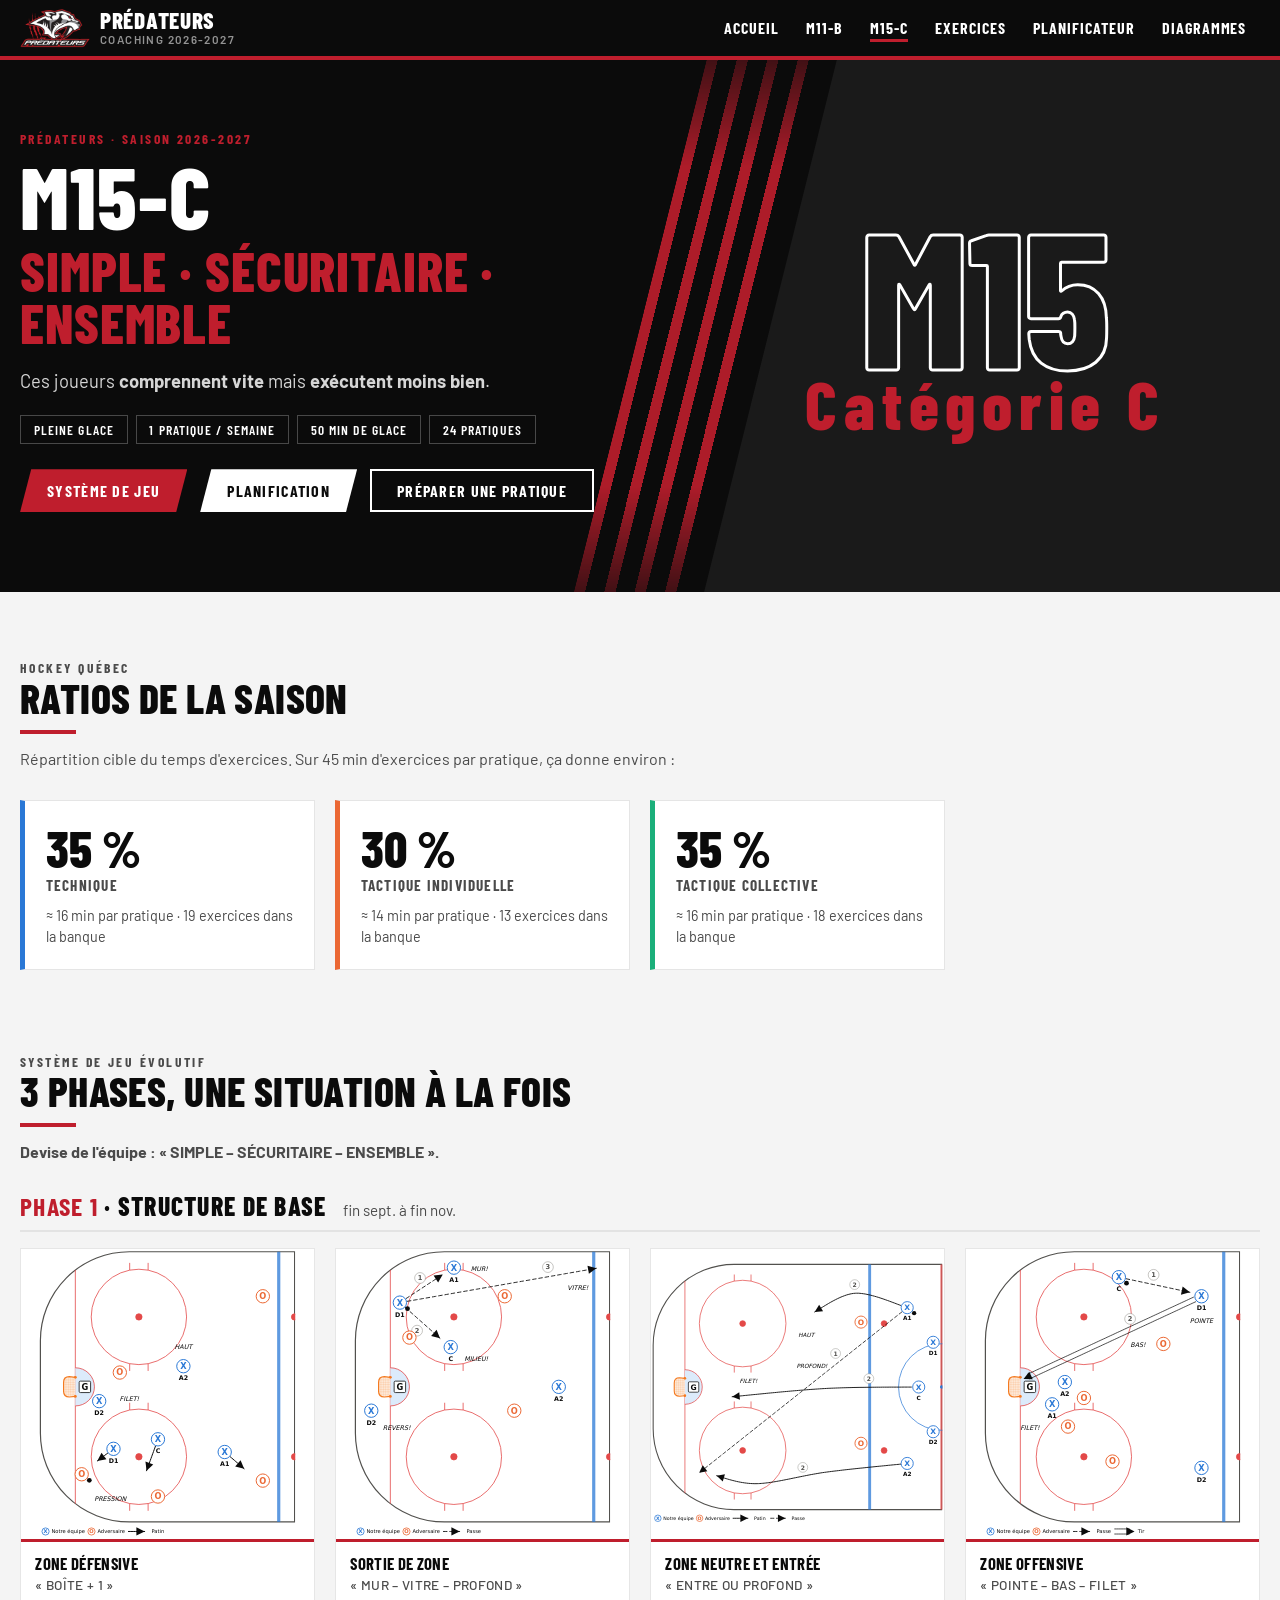
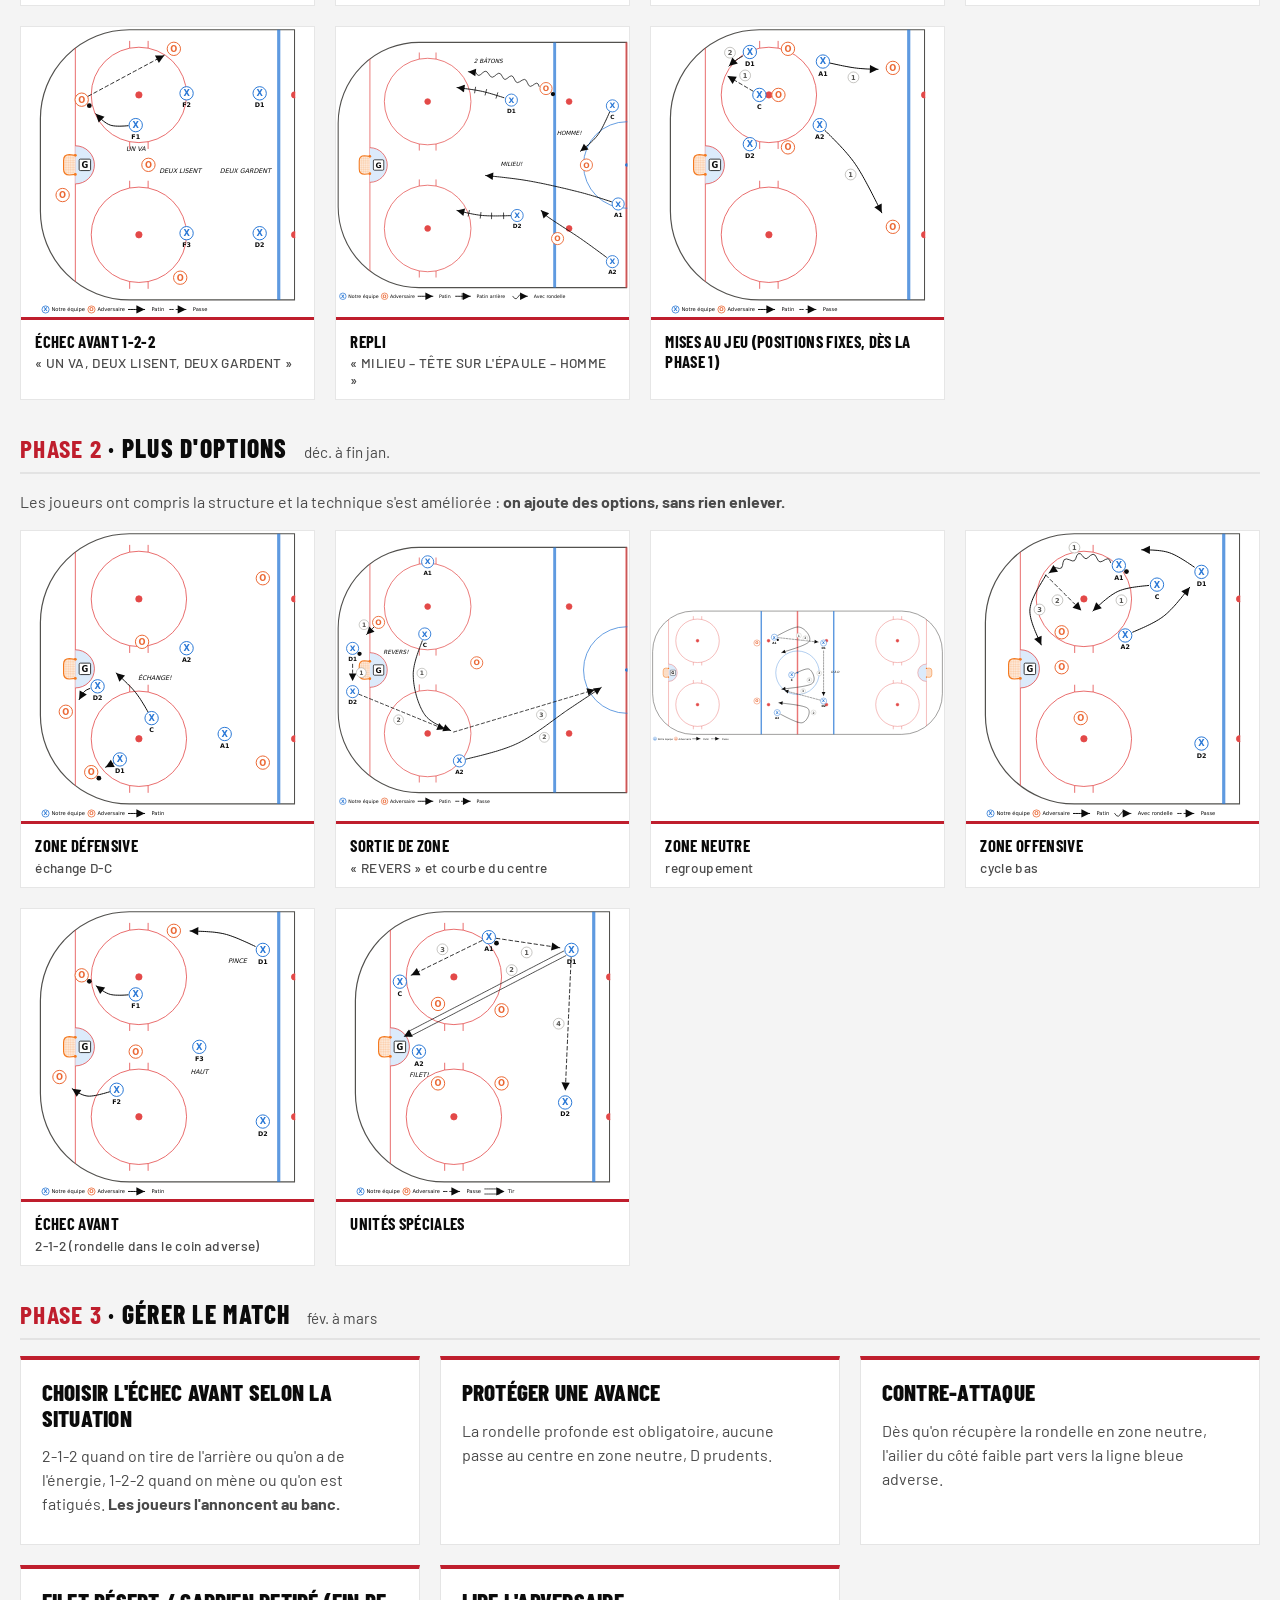
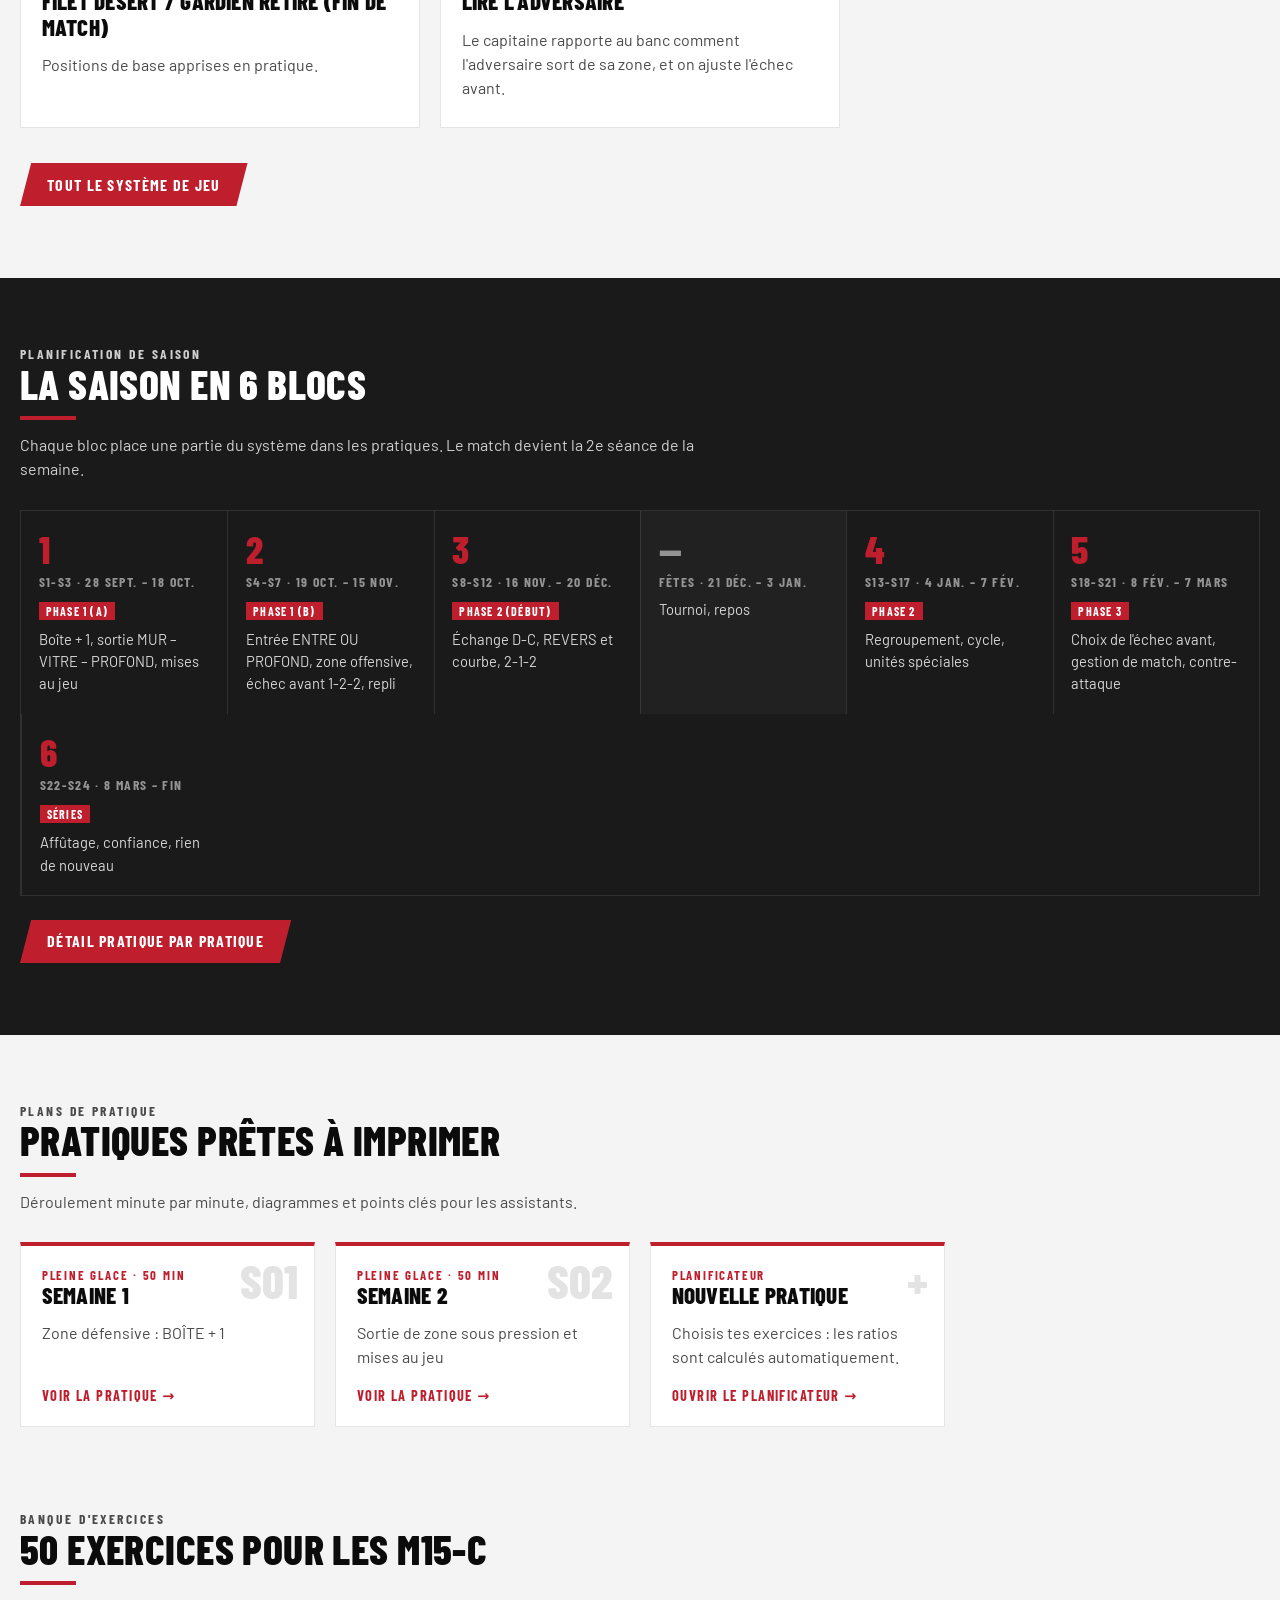
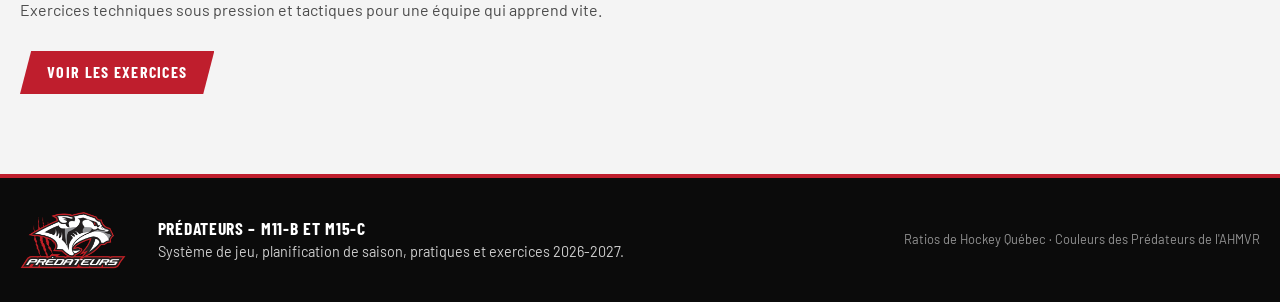
==== commit 63e05fc0: "Nouvel exercice TC19 et nouveautés de l'éditeur de diagrammes Banque - TC19 « Repli, revirement et m" ====
--- a/M15-C/index.html
+++ b/M15-C/index.html
@@ -32,7 +32,7 @@
 </section><section class="section"><div class="page">
   <div class="titre-section"><p class="surtitre">Hockey Québec</p><h2>Ratios de la saison</h2>
   <p>Répartition cible du temps d'exercices. Sur 45 min d'exercices par pratique, ça donne environ :</p></div>
-  <div class="grille"><div class="ratio-grand" style="--c:#2a78d6"><strong>35 %</strong><span>Technique</span><p>≈ 16 min par pratique · 19 exercices dans la banque</p></div><div class="ratio-grand" style="--c:#eb6834"><strong>30 %</strong><span>Tactique individuelle</span><p>≈ 14 min par pratique · 13 exercices dans la banque</p></div><div class="ratio-grand" style="--c:#1baf7a"><strong>35 %</strong><span>Tactique collective</span><p>≈ 16 min par pratique · 17 exercices dans la banque</p></div></div>
+  <div class="grille"><div class="ratio-grand" style="--c:#2a78d6"><strong>35 %</strong><span>Technique</span><p>≈ 16 min par pratique · 19 exercices dans la banque</p></div><div class="ratio-grand" style="--c:#eb6834"><strong>30 %</strong><span>Tactique individuelle</span><p>≈ 14 min par pratique · 13 exercices dans la banque</p></div><div class="ratio-grand" style="--c:#1baf7a"><strong>35 %</strong><span>Tactique collective</span><p>≈ 16 min par pratique · 18 exercices dans la banque</p></div></div>
 </div></section><section class="section"><div class="page">
   <div class="titre-section"><p class="surtitre">Système de jeu évolutif</p><h2>3 phases, une situation à la fois</h2>
   <p><strong>Devise de l'équipe : « SIMPLE – SÉCURITAIRE – ENSEMBLE ».</strong></p></div>
@@ -64,7 +64,7 @@
   <div class="grille"><a class="tuile" href="pratiques/S01.html"><span class="numero">S01</span><span class="etiquette">Pleine glace · 50 min</span><h3>Semaine 1</h3><p>Zone défensive : BOÎTE + 1</p><span class="plus">Voir la pratique →</span></a><a class="tuile" href="pratiques/S02.html"><span class="numero">S02</span><span class="etiquette">Pleine glace · 50 min</span><h3>Semaine 2</h3><p>Sortie de zone sous pression et mises au jeu</p><span class="plus">Voir la pratique →</span></a>
   <a class="tuile" href="../outils/plan-pratique.html#M15"><span class="numero">+</span><span class="etiquette">Planificateur</span><h3>Nouvelle pratique</h3><p>Choisis tes exercices : les ratios sont calculés automatiquement.</p><span class="plus">Ouvrir le planificateur →</span></a></div>
 </div></section><section class="section"><div class="page">
-  <div class="titre-section"><p class="surtitre">Banque d'exercices</p><h2>49 exercices pour les M15-C</h2>
+  <div class="titre-section"><p class="surtitre">Banque d'exercices</p><h2>50 exercices pour les M15-C</h2>
   <p>Exercices techniques sous pression et tactiques pour une équipe qui apprend vite.</p></div>
   <p><a class="bouton" href="../outils/banque-exercices.html#M15">Voir les exercices</a></p>
 </div></section></main>
--- a/outils/style.css
+++ b/outils/style.css
@@ -100,6 +100,8 @@
 .barre { display: flex; justify-content: space-between; align-items: center; gap: 1rem; margin-bottom: 1rem; }
 .filtres, .entete-plan { display: flex; flex-wrap: wrap; gap: 0.75rem 1rem; align-items: end; margin-bottom: 1rem; }
 .filtres label, .entete-plan label { display: flex; flex-direction: column; font-size: 0.8rem; color: var(--encre-2); gap: 0.2rem; }
+/* « display » l'emporte sur l'attribut hidden : il faut le redire pour que hidden cache vraiment */
+.filtres label[hidden], .entete-plan label[hidden] { display: none; }
 .filtres label.case { flex-direction: row; align-items: center; gap: 0.35rem; font-size: 0.9rem; color: var(--encre); }
 .filtres .recherche input { min-width: 14rem; }
 .compte { color: var(--encre-2); font-size: 0.9rem; }
